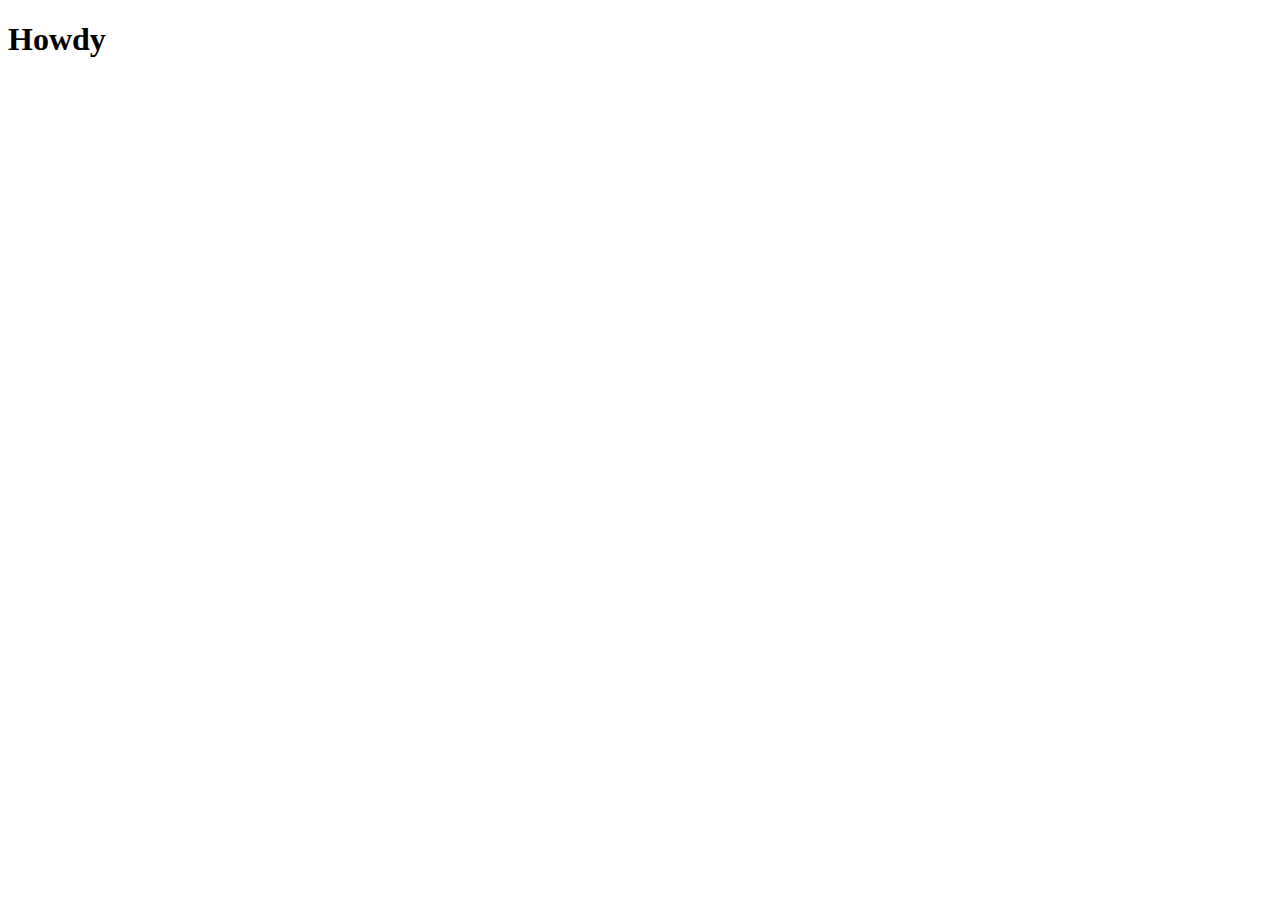
==== index.html @ 33b37893 "Add files via upload" ====
<!doctype html>
<html lang="nl">
	
<head>
	<meta charset="UTF-8">
	<meta name="author" content="jouw naam">
	<meta name="viewport" content="width=device-width, initial-scale=1">
	
	<title>Howdy</title>
	
	<link href="styles/style.css" rel="stylesheet">
</head>

<body>
	<h1>Howdy</h1>
	<script src="scripts/script.js"></script>
</body>
	
</html>
---- styles/style.css ----
/* CSS Document */
*, *::after, *::before {
  box-sizing:border-box;  
}
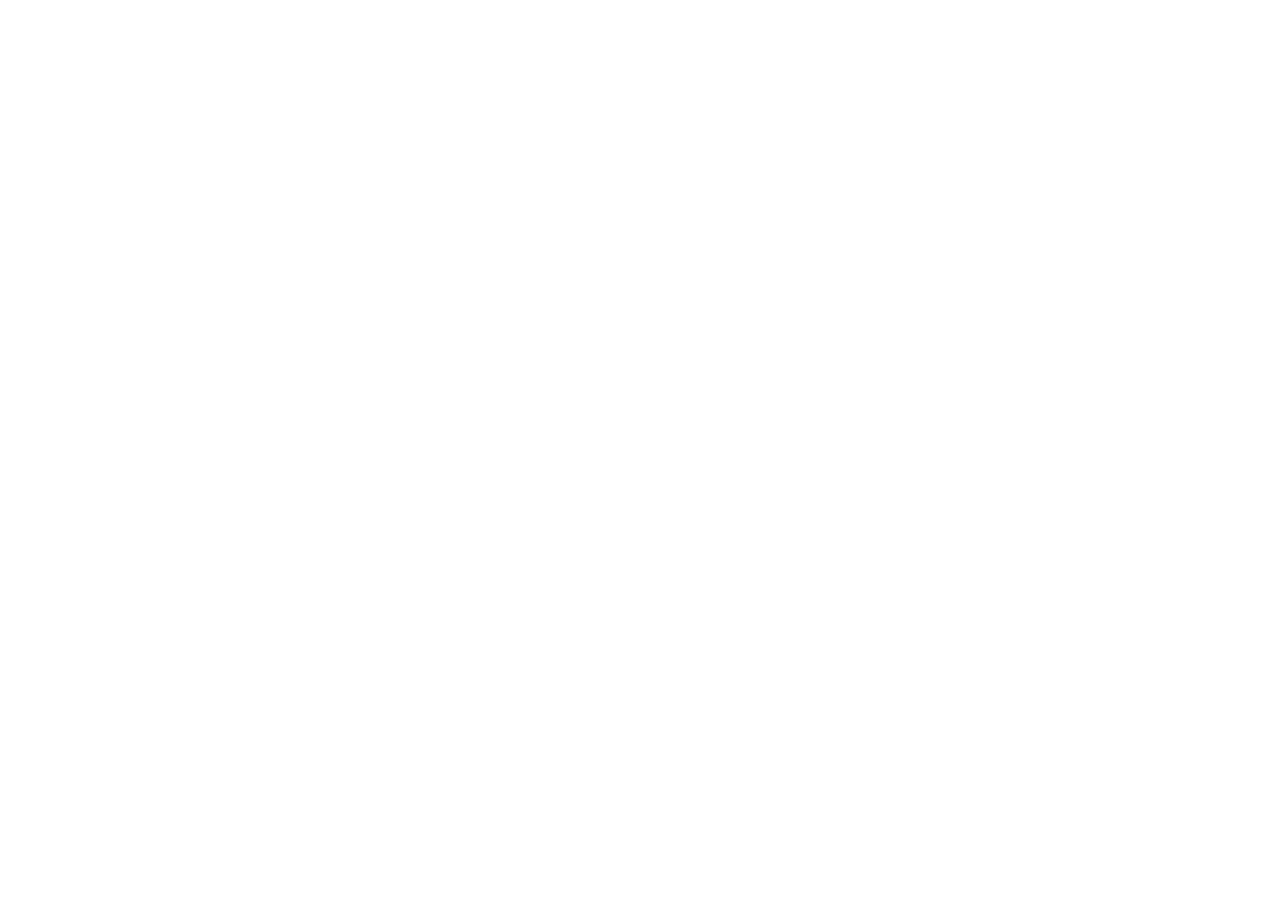
==== commit bbd2ac5f: "Add files via upload" ====
--- a/index.html
+++ b/index.html
@@ -9,11 +9,22 @@
 	<title>Howdy</title>
 	
 	<link href="styles/style.css" rel="stylesheet">
+	<script src="scripts/script.js"></script>
 </head>
 
 <body>
-	<h1>Howdy</h1>
-	<script src="scripts/script.js"></script>
+	<header>
+	    <img>
+	    <nav></nav>
+	</header>
+	
+	<main>
+	    
+	</main>
+	
+	<footer>
+	    
+	</footer>
 </body>
 	
 </html>
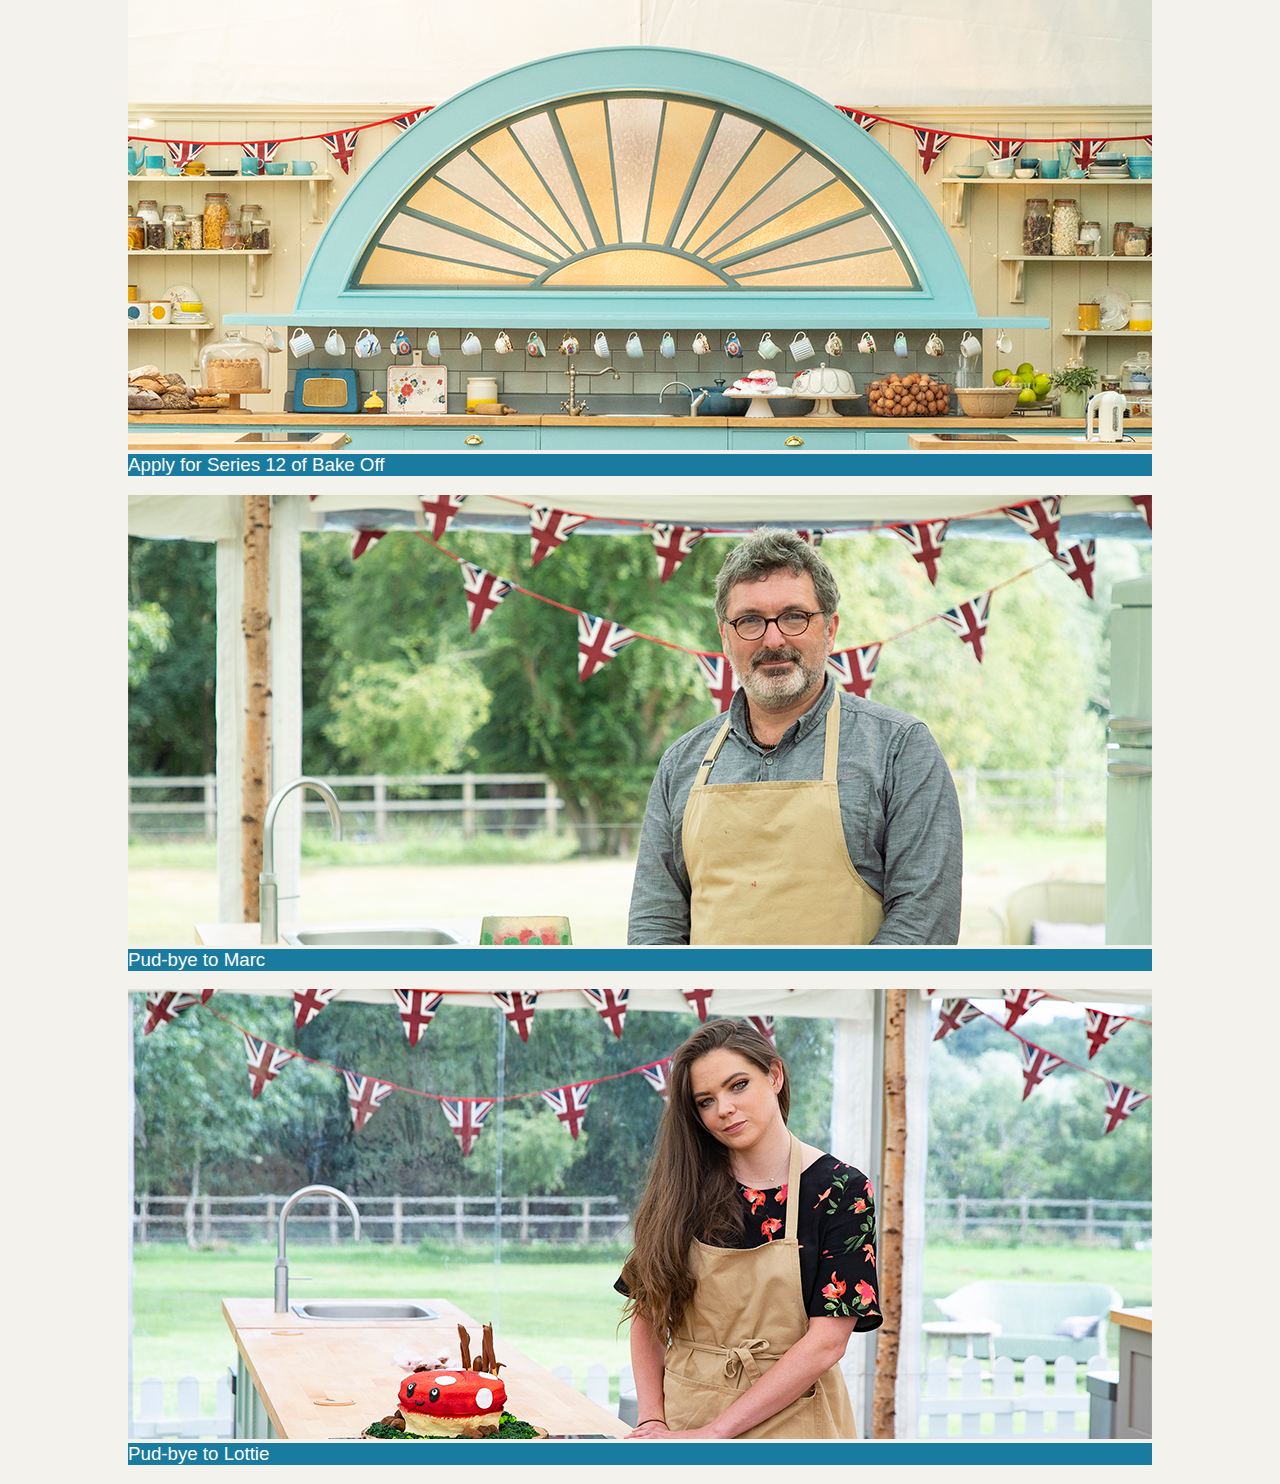
==== commit 0e1c814d: "Add files via upload" ====
--- a/index.html
+++ b/index.html
@@ -14,12 +14,29 @@
 
 <body>
 	<header>
-	    <img>
-	    <nav></nav>
 	</header>
 	
 	<main>
+	    <section id="homepage-featured">
+	        <article>
+	            <img src="images/GBBO/homepage-feautured-1.png">
+	            <h3>Apply for Series 12 of Bake Off</h3>
+	        </article>
+	        
+	        <article>
+	            <img src="images/GBBO/pud-bye-to-marc.jpg">
+	            <h3>Pud-bye to Marc</h3>
+	        </article>
+	        
+	        <article>
+	            <img src="images/GBBO/pud-bye-to-lottie.jpg">
+	            <h3>Pud-bye to Lottie</h3>
+	        </article>
+	    </section>
 	    
+	    <section id="feautured-recipes">
+	        
+	    </section>
 	</main>
 	
 	<footer>
--- a/styles/style.css
+++ b/styles/style.css
@@ -3,3 +3,27 @@
   box-sizing:border-box;  
 }
 
+body {
+    display: block;
+    margin:0 auto;
+    max-width: 64em;
+    background-color: #f4f2ec;
+}
+
+article {
+    
+}
+
+article img {
+    max-width: 100vw;
+    margin-bottom: 0;
+}
+
+article h3 {
+    display: block;
+    margin-top: 0;
+    font-family: Futura PT W01 Medium,sans-serif;
+    font-weight: 400;
+    color: white;
+    background: #197b9f;
+}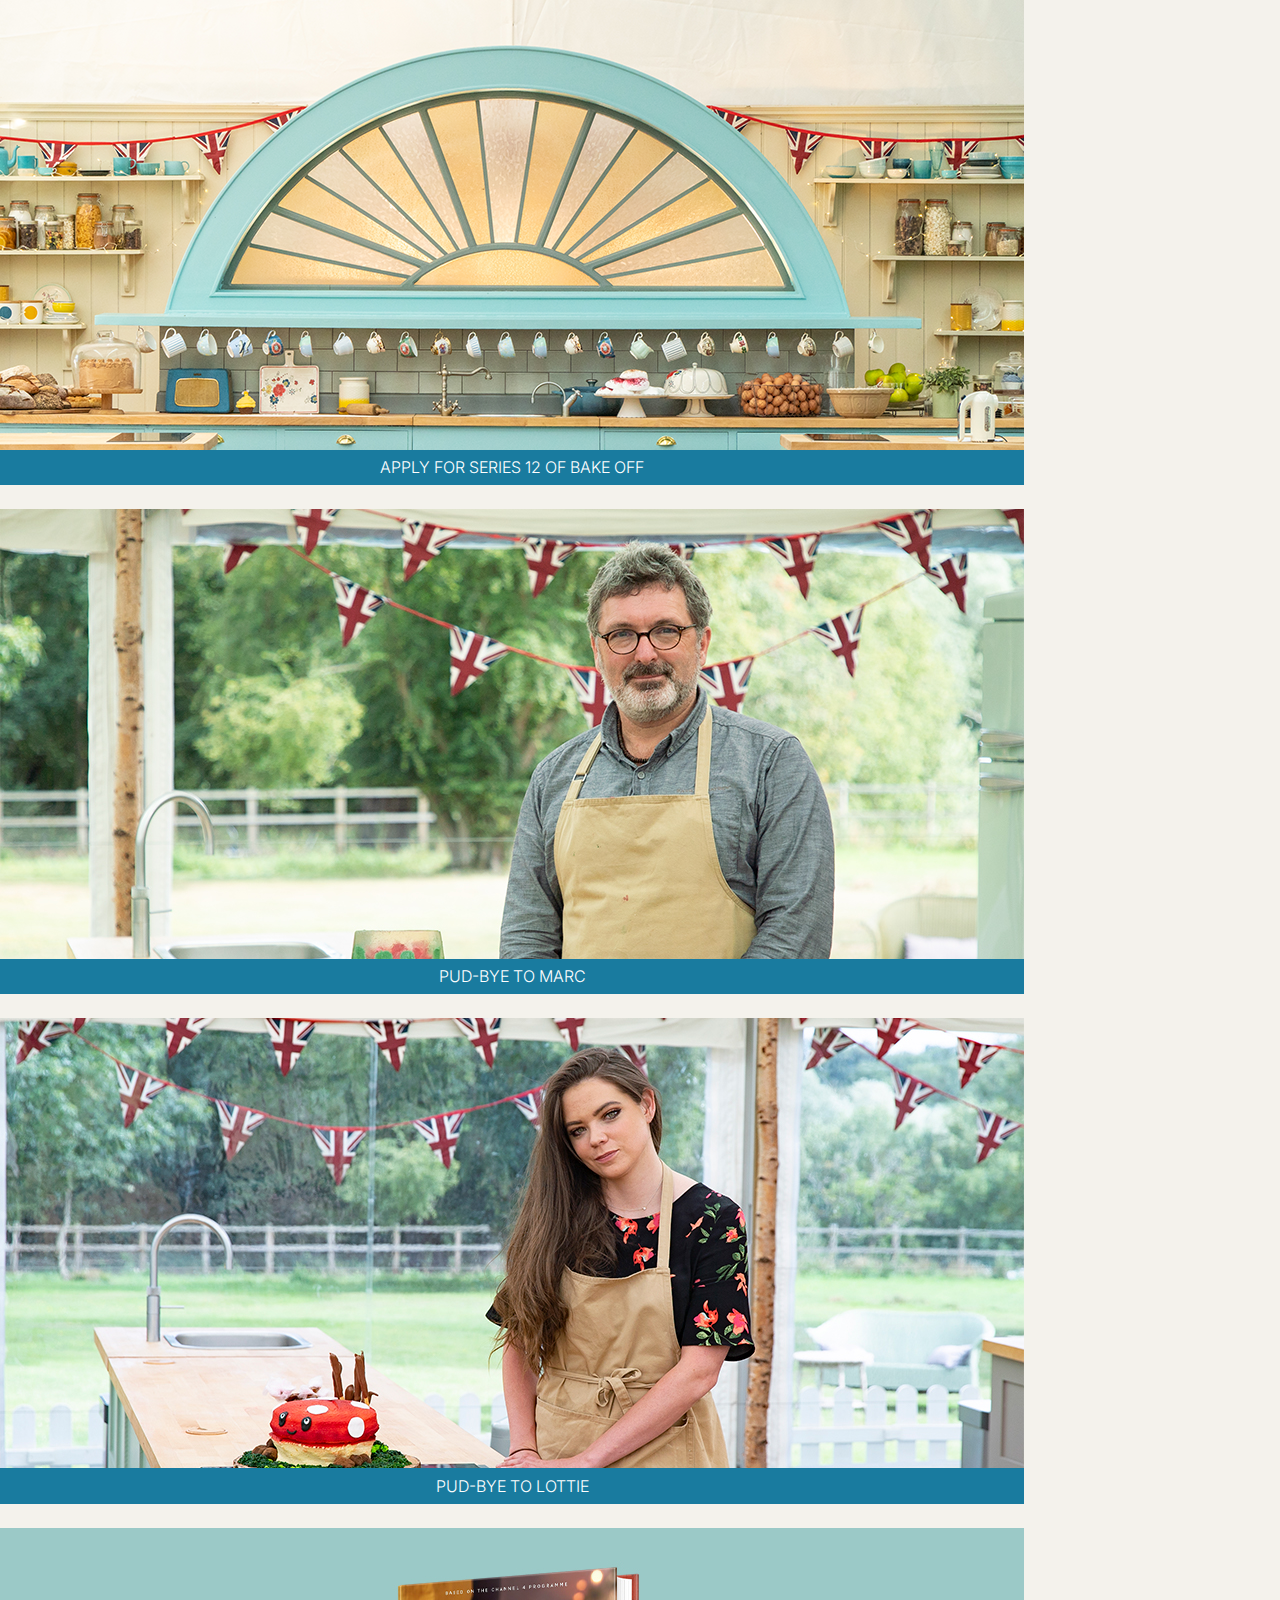
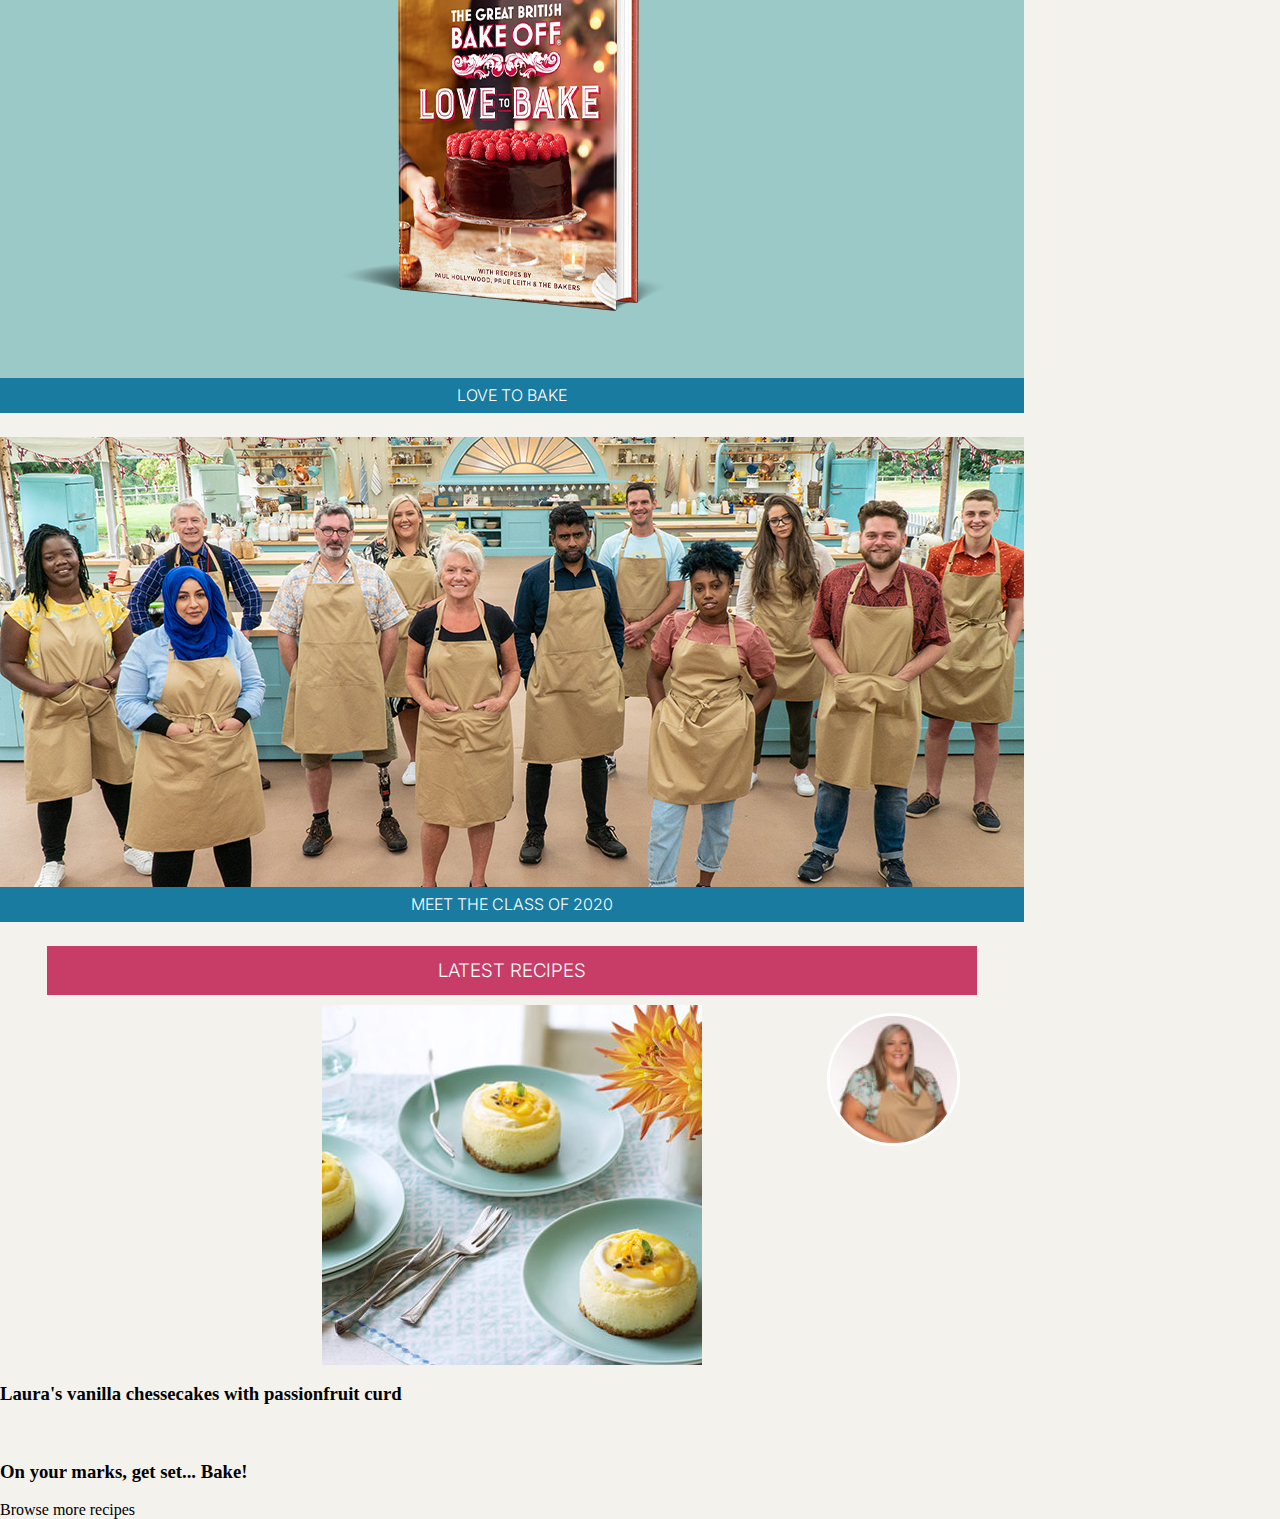
==== commit 519f59ea: "Add files via upload" ====
--- a/index.html
+++ b/index.html
@@ -10,6 +10,12 @@
 	
 	<link href="styles/style.css" rel="stylesheet">
 	<script src="scripts/script.js"></script>
+	
+	<link rel="preconnect" href="https://fonts.gstatic.com">
+    <link href="https://fonts.googleapis.com/css2?family=Raleway:wght@100;200;300;400;500&display=swap" rel="stylesheet">
+
+    <link rel="preconnect" href="https://fonts.gstatic.com">
+    <link href="https://fonts.googleapis.com/css2?family=Inter:wght@100;200;300;400;500&display=swap" rel="stylesheet">
 </head>
 
 <body>
@@ -32,11 +38,36 @@
 	            <img src="images/GBBO/pud-bye-to-lottie.jpg">
 	            <h3>Pud-bye to Lottie</h3>
 	        </article>
+	        
+	        <article>
+	            <img src="images/GBBO/LovetoBake.jpg">
+	            <h3>Love to bake</h3>
+	        </article>
+	        <article>
+	            <img src="images/GBBO/Meet-the-class-of-2020.jpg">
+	            <h3>Meet the class of 2020</h3>
+	        </article>
 	    </section>
 	    
 	    <section id="feautured-recipes">
+	        <header>
+	        <h3>Latest recipes</h3>
+	        </header>
 	        
+	        <div class="recipes-styling">
+	            <img src="images/GBBO/Lauras-curds.jpg">
+	            <img src="images/GBBO/Laura-100x100.jpg">
+	            <h3>Laura's vanilla chessecakes with passionfruit curd</h3>
+	        </div>
+	        
+	        <article>
+                <img >
+	            <h3>On your marks, get set... Bake!</h3>
+	            <a>Browse more recipes</a>
+	        </article>
 	    </section>
+	    
+	    
 	</main>
 	
 	<footer>
--- a/styles/style.css
+++ b/styles/style.css
@@ -5,7 +5,7 @@
 
 body {
     display: block;
-    margin:0 auto;
+    margin: 0 0;
     max-width: 64em;
     background-color: #f4f2ec;
 }
@@ -19,11 +19,57 @@
     margin-bottom: 0;
 }
 
-article h3 {
+#homepage-featured article h3 {
     display: block;
-    margin-top: 0;
-    font-family: Futura PT W01 Medium,sans-serif;
-    font-weight: 400;
+    margin-top: -0.3em;
+    margin-bottom: 1.5em;
+    text-align: center;
+    padding: 0.5em;
+    font-size: 1em;
+    font-family: 'Inter', 'Raleway', sans-serif;
+    font-weight: 300;
+    text-transform: uppercase;
     color: white;
     background: #197b9f;
+}
+
+
+#feautured-recipes header h3{
+    display: block;
+    padding: 0.7em;
+    margin: 0.5em 2.5em;
+    text-align: center;
+    font-family: 'Inter', 'Raleway', sans-serif;
+    font-weight: 300;
+    text-transform: uppercase;
+    color: white;
+    background: #c73d67;
+    border: 0.7em solid #c73d67, 0.5em solid blue;
+}
+
+.recipes-styling {
+    position: relative;
+}
+
+.recipes-styling img:first-of-type {
+    position: relative;
+    display: block;
+    margin: auto;
+    
+}
+
+.recipes-styling img:last-of-type {
+  
+  position: absolute;
+  top: 0.5em;
+  right: 4em;
+  border: 0.2em solid white;
+  border-radius: 50%;
+  width: 13%;
+}
+
+#feautured-recipes article h3 {
+    display: block;
+    width: 100vw;
+    background-image
 }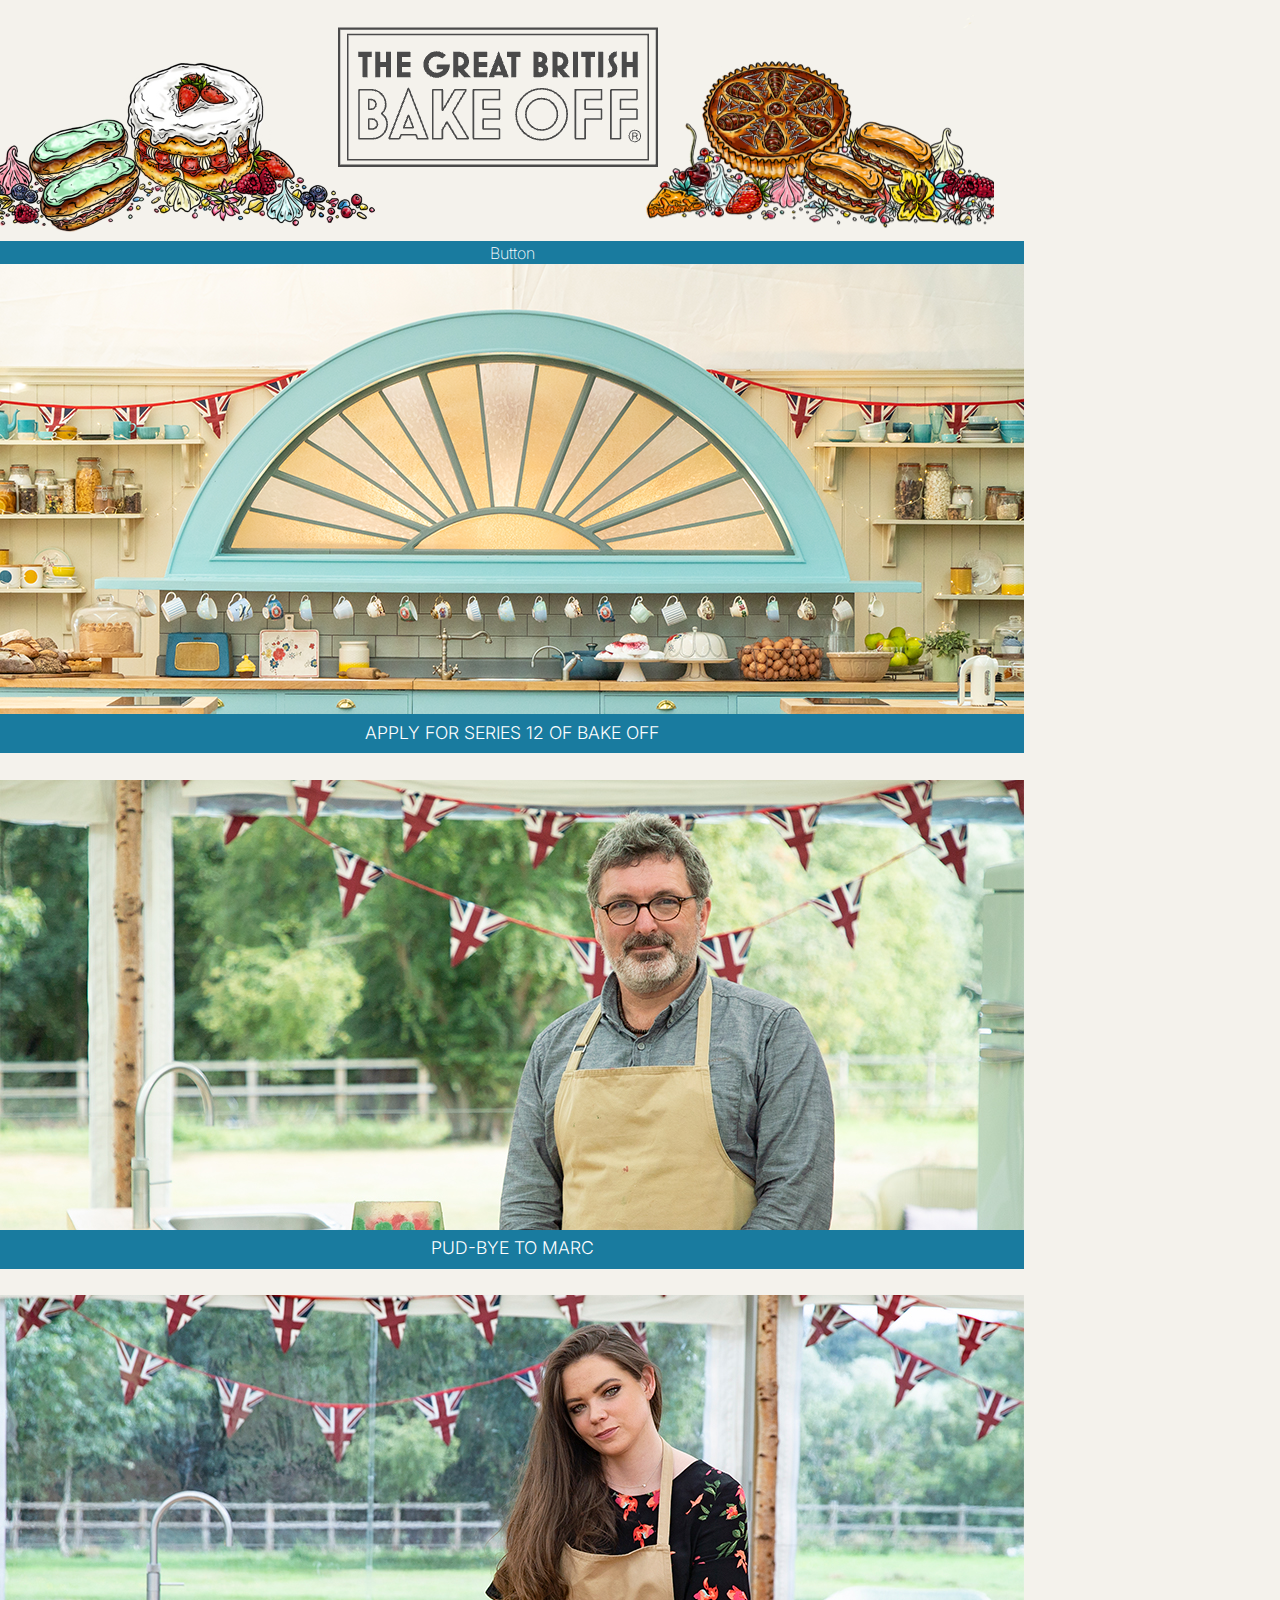
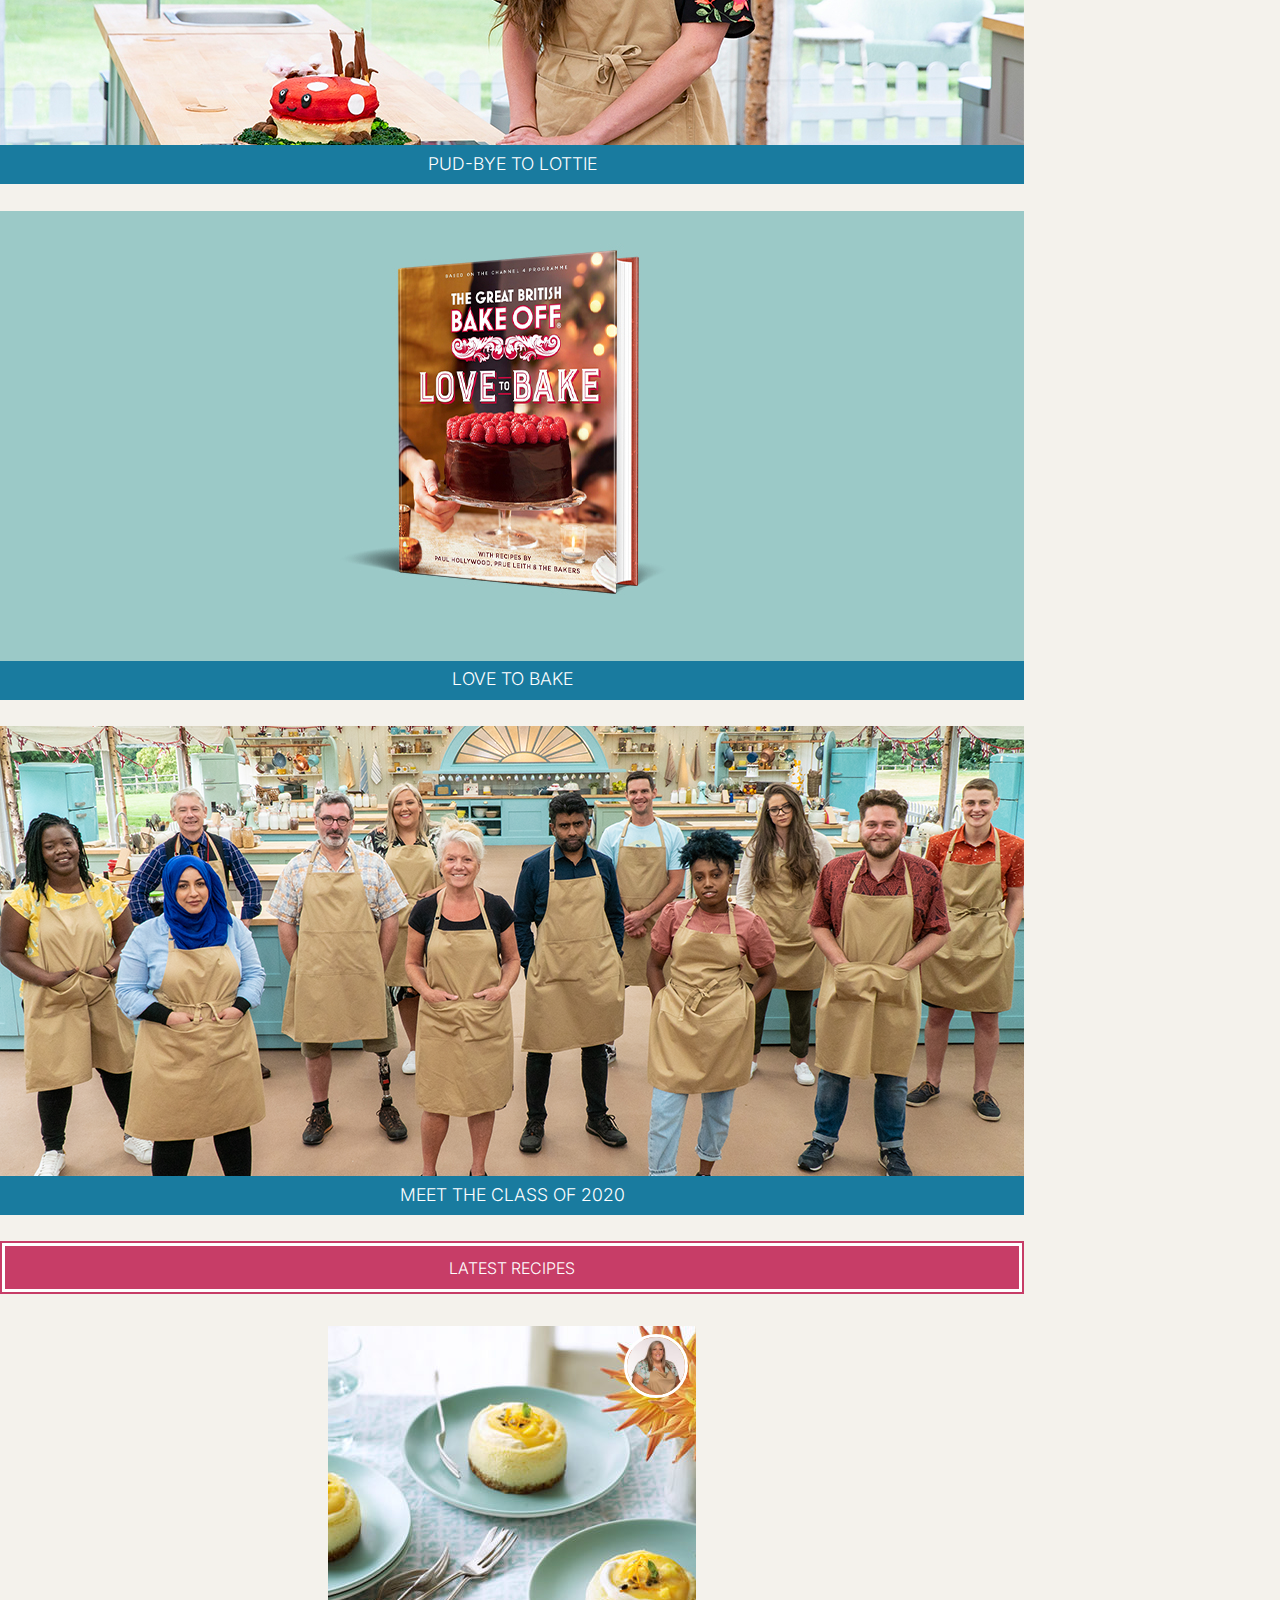
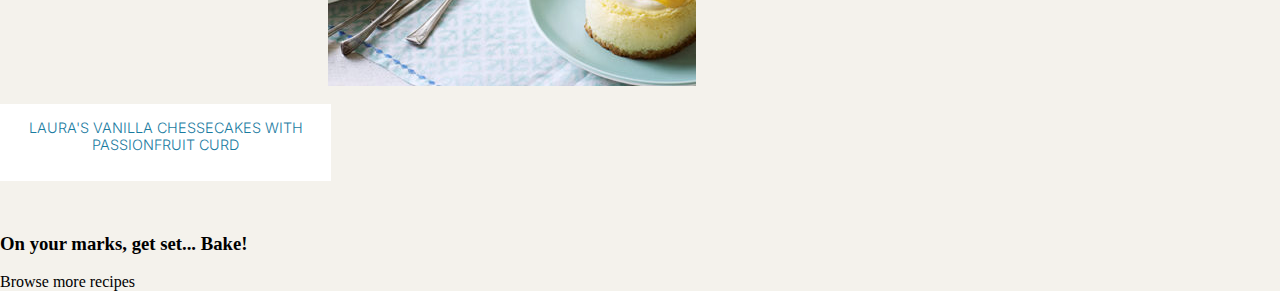
==== commit fb582cb4: "Add files via upload" ====
--- a/index.html
+++ b/index.html
@@ -6,10 +6,10 @@
 	<meta name="author" content="jouw naam">
 	<meta name="viewport" content="width=device-width, initial-scale=1">
 	
-	<title>Howdy</title>
+	<title>The Great British Bake Off</title>
 	
 	<link href="styles/style.css" rel="stylesheet">
-	<script src="scripts/script.js"></script>
+	
 	
 	<link rel="preconnect" href="https://fonts.gstatic.com">
     <link href="https://fonts.googleapis.com/css2?family=Raleway:wght@100;200;300;400;500&display=swap" rel="stylesheet">
@@ -20,45 +20,82 @@
 
 <body>
 	<header>
+	<img src="images/GBBO/Header_Image_GBBO.png">
+	<button id="nav-button"> Button </button>
+	<nav class="togglenav">
+	    <ul>
+	        <li><a href="#"><img src="images/Icons/Home-Icon.png" alt="Home"></a></li>
+	        <li><a href="#">News</a></li>
+	        <li><a href="#">Recipes</a></li>
+	        <li><a href="#">Your bakes</a></li>
+	        <li><a href="#">The bakers</a></li>
+	        <li><a href="#">Shop</a></li>
+	        <li><a href="#">An extra slice</a></li>
+	        <li><a href="#">About</a></li>
+	        <li><a href="#">Contact us</a></li>
+	        <li><a href="#">Catch up on all 4</a></li>
+	    </ul>
+	    
+	    <ul>
+	        <li><a href='#'><img src='images/Icons/Facebook-Icon.png' alt="Facebook"></a></li>
+	        <li><a href='#'><img src='images/Icons/Twitter-Icon.png' alt="Twitter"></a></li>
+	        <li><a href='#'><img src='images/Icons/Instagram-Icon.png' alt="Instagram"></a></li>
+	        <li><a href='#'><img src='images/Icons/YouTube-Icon.png' alt="YouTube"></a></li>
+	        <li><a href='#'><img src='images/Icons/BakeOffBox-Icon.png' alt="Bake Off Box"></a></li>
+	    </ul>
+	</nav>
+	<script src="scripts/script.js"></script>
 	</header>
 	
 	<main>
-	    <section id="homepage-featured">
+	    <section class="homepage-featured">
 	        <article>
+            <a href="">
 	            <img src="images/GBBO/homepage-feautured-1.png">
-	            <h3>Apply for Series 12 of Bake Off</h3>
+                <h3>Apply for Series 12 of Bake Off</h3>
+	       </a>
 	        </article>
 	        
 	        <article>
+            <a href="">
 	            <img src="images/GBBO/pud-bye-to-marc.jpg">
 	            <h3>Pud-bye to Marc</h3>
+	       </a>
 	        </article>
 	        
 	        <article>
+            <a href="">
 	            <img src="images/GBBO/pud-bye-to-lottie.jpg">
 	            <h3>Pud-bye to Lottie</h3>
+            </a>
 	        </article>
 	        
 	        <article>
+            <a href="">
 	            <img src="images/GBBO/LovetoBake.jpg">
 	            <h3>Love to bake</h3>
+            </a>
 	        </article>
 	        <article>
+            <a href="">
 	            <img src="images/GBBO/Meet-the-class-of-2020.jpg">
 	            <h3>Meet the class of 2020</h3>
+            </a>
 	        </article>
 	    </section>
 	    
-	    <section id="feautured-recipes">
+	    <section class="feautured-recipes">
 	        <header>
 	        <h3>Latest recipes</h3>
 	        </header>
 	        
-	        <div class="recipes-styling">
+	        <article class="recipes-styling">
+                <div class="article-container">
 	            <img src="images/GBBO/Lauras-curds.jpg">
 	            <img src="images/GBBO/Laura-100x100.jpg">
+	            </div>
 	            <h3>Laura's vanilla chessecakes with passionfruit curd</h3>
-	        </div>
+	        </article>
 	        
 	        <article>
                 <img >
--- a/styles/style.css
+++ b/styles/style.css
@@ -10,8 +10,79 @@
     background-color: #f4f2ec;
 }
 
-article {
-    
+/*------- Header en Nav ------*/
+
+header img {
+    max-width: 100vw;
+    margin: 0;
+}
+
+button {
+    background-color: #197b9f;
+    border: none;
+    color: white;
+    text-align: center;
+    text-decoration: none;
+    display: inline-block;
+    font-family: 'Inter', 'Raleway', sans-serif;
+    font-weight: 200;
+    font-size: 1em;
+    min-width: 100%;
+    padding: 0.1em;
+}
+
+/*---- voor animatie nav ----*/
+
+header nav {
+    background: #166988;
+}
+
+nav.togglenav {
+    display: none;
+}
+
+/*------ Nav styling ----*/
+
+header nav ul {
+    text-align: center;
+    list-style: none;
+}
+
+header nav a{
+    box-sizing: border-box;
+    align-content: center;
+    
+    font-family: 'Inter', 'Raleway', sans-serif;
+    font-weight: 200;
+    line-height: 2.8em;
+    text-transform: uppercase;
+    color: white;
+    font-size: 0.9em;
+    text-decoration: none;
+}
+
+header nav a img {
+    max-width: 10%;
+    margin-top: 0.5em;
+    margin-bottom: -0.5em;
+}
+
+header nav li:last-of-type a{
+    line-height: 6em;
+}
+
+header nav ul:last-of-type {
+    margin-top: -0.5em;
+}
+
+header nav ul:last-of-type li{
+    display: inline;
+}
+
+/*------ Feautured Articles ------*/
+
+article a {
+    text-decoration: none;
 }
 
 article img {
@@ -19,13 +90,13 @@
     margin-bottom: 0;
 }
 
-#homepage-featured article h3 {
-    display: block;
-    margin-top: -0.3em;
+.homepage-featured article h3 {
+    display: block;
+    margin-top: -0.4em;
     margin-bottom: 1.5em;
     text-align: center;
-    padding: 0.5em;
-    font-size: 1em;
+    padding: 0.6em;
+    font-size: 1.1em;
     font-family: 'Inter', 'Raleway', sans-serif;
     font-weight: 300;
     text-transform: uppercase;
@@ -33,43 +104,141 @@
     background: #197b9f;
 }
 
-
-#feautured-recipes header h3{
+/*------ Feautured Recipes ------*/
+
+.feautured-recipes header {
+    margin: auto;
+    margin-bottom: 2em;
+    max-width: 80vw;
+    background-color: white;
+    border: #c73d67 2px solid;
+    padding: 3px;
+}
+
+.feautured-recipes header h3{
     display: block;
     padding: 0.7em;
-    margin: 0.5em 2.5em;
+    margin: 0;
     text-align: center;
     font-family: 'Inter', 'Raleway', sans-serif;
     font-weight: 300;
+    font-size: 1em;
     text-transform: uppercase;
     color: white;
     background: #c73d67;
-    border: 0.7em solid #c73d67, 0.5em solid blue;
-}
-
-.recipes-styling {
+}
+
+
+
+/*------ Articles slider ------*/
+
+.article-container {
+    display: block;
+    box-sizing: border-box;
+    align-content: center;
+    
+    margin: auto;
+    overflow: hidden;
+    max-width: 23em;
+    max-height: 23em;
+    
     position: relative;
 }
 
-.recipes-styling img:first-of-type {
-    position: relative;
-    display: block;
-    margin: auto;
-    
-}
+
+.recipes-styling img:first-of-type:hover {
+    transform: scale(1.10);
+    transition: 0.5s;
+}
+
 
 .recipes-styling img:last-of-type {
-  
   position: absolute;
   top: 0.5em;
-  right: 4em;
+  right: 0.5em;
   border: 0.2em solid white;
   border-radius: 50%;
-  width: 13%;
-}
-
-#feautured-recipes article h3 {
-    display: block;
+  width: 4em;
+}
+
+
+.recipes-styling h3 {
+    align-content: center;
+    
+    padding: 1em 0 2em 0;
+    max-width: 23em;
+    
+    background: white;
+    color: #197b9f;
+    text-align: center;
+    font-family: 'Inter', 'Raleway', sans-serif;
+    font-weight: 300;
+    font-size: 0.9em;
+    text-transform: uppercase;
+}
+
+
+
+/*-----------RECEPTEN PAGINA--------------*/
+
+/*-----------BANNER--------------*/
+
+.recepten-page img{
+    display:block;
     width: 100vw;
-    background-image
+    height: auto;
+}
+
+div.page-banner {
+    display: block;
+    background-color: #fff;
+    width: auto;
+    padding: 3px;
+    border: 2px solid #c73d67;
+}
+
+div.page-banner h1 {
+    display: block;
+    margin: auto;
+    padding: 10px;
+    width: 80vw;
+    background-color: #c73d67;
+    color: #fff;
+    text-align: center;
+    text-transform: uppercase;
+    font-family: 'Inter', 'Raleway', sans-serif;
+    font-weight: 300; 
+    font-size: 1em;
+}
+
+
+/*-----------INTRO--------------*/
+div.recipe-introduction {
+    position: relative;
+}
+
+div.recipe-introduction img {
+    position: absolute;
+    left: 30%;
+    max-width: 13%;
+    border-radius: 50%;
+    border: 2px solid #fff;
+}
+
+div.recipe-introduction h5 {
+    position: absolute;
+    left: 45%;
+    top: 0%;
+    font-family: 'Inter', 'Raleway', sans-serif;
+    font-weight: 300; 
+    font-size: 1em;
+}
+
+div.recipe-introduction p:first-of-type {
+    position: absolute;
+    left: 45%;
+    top: 20%;
+    font-family: 'Inter', 'Raleway', sans-serif;
+    font-weight: 300; 
+    font-size: 1em;
 }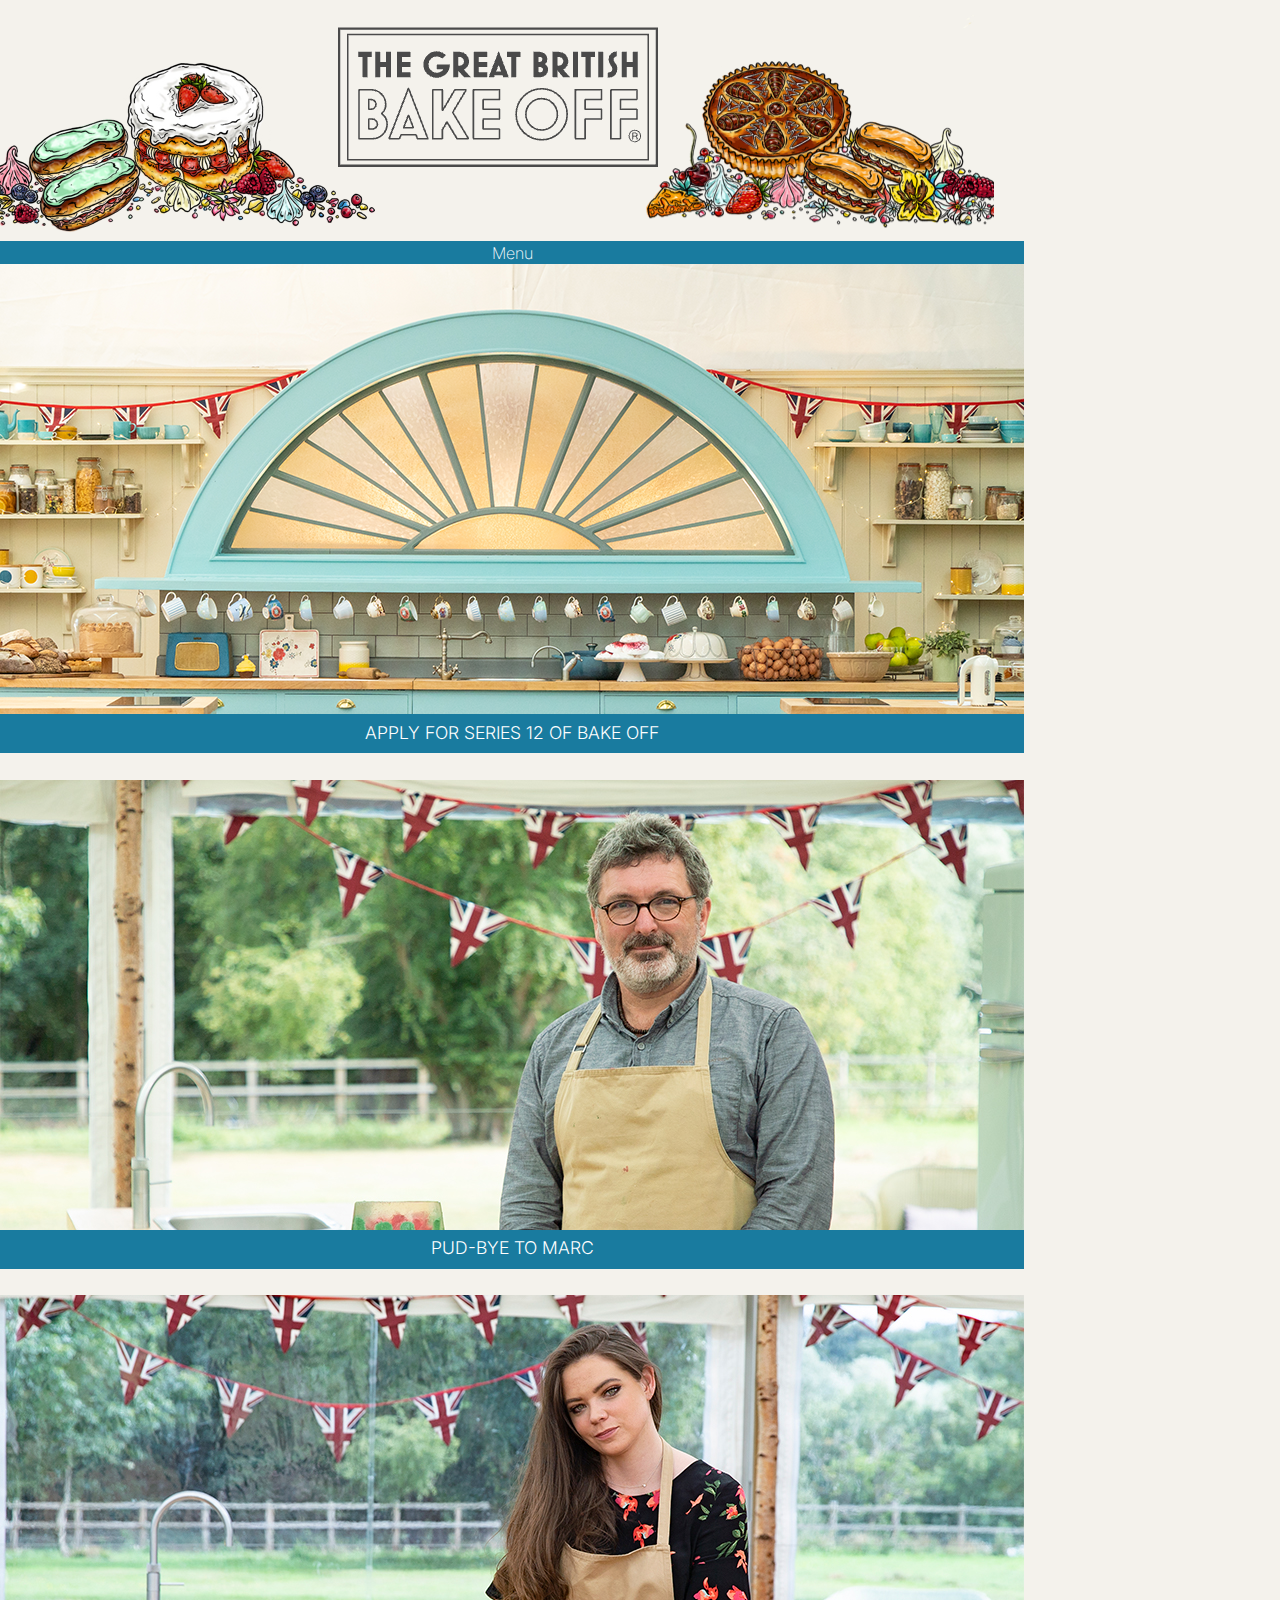
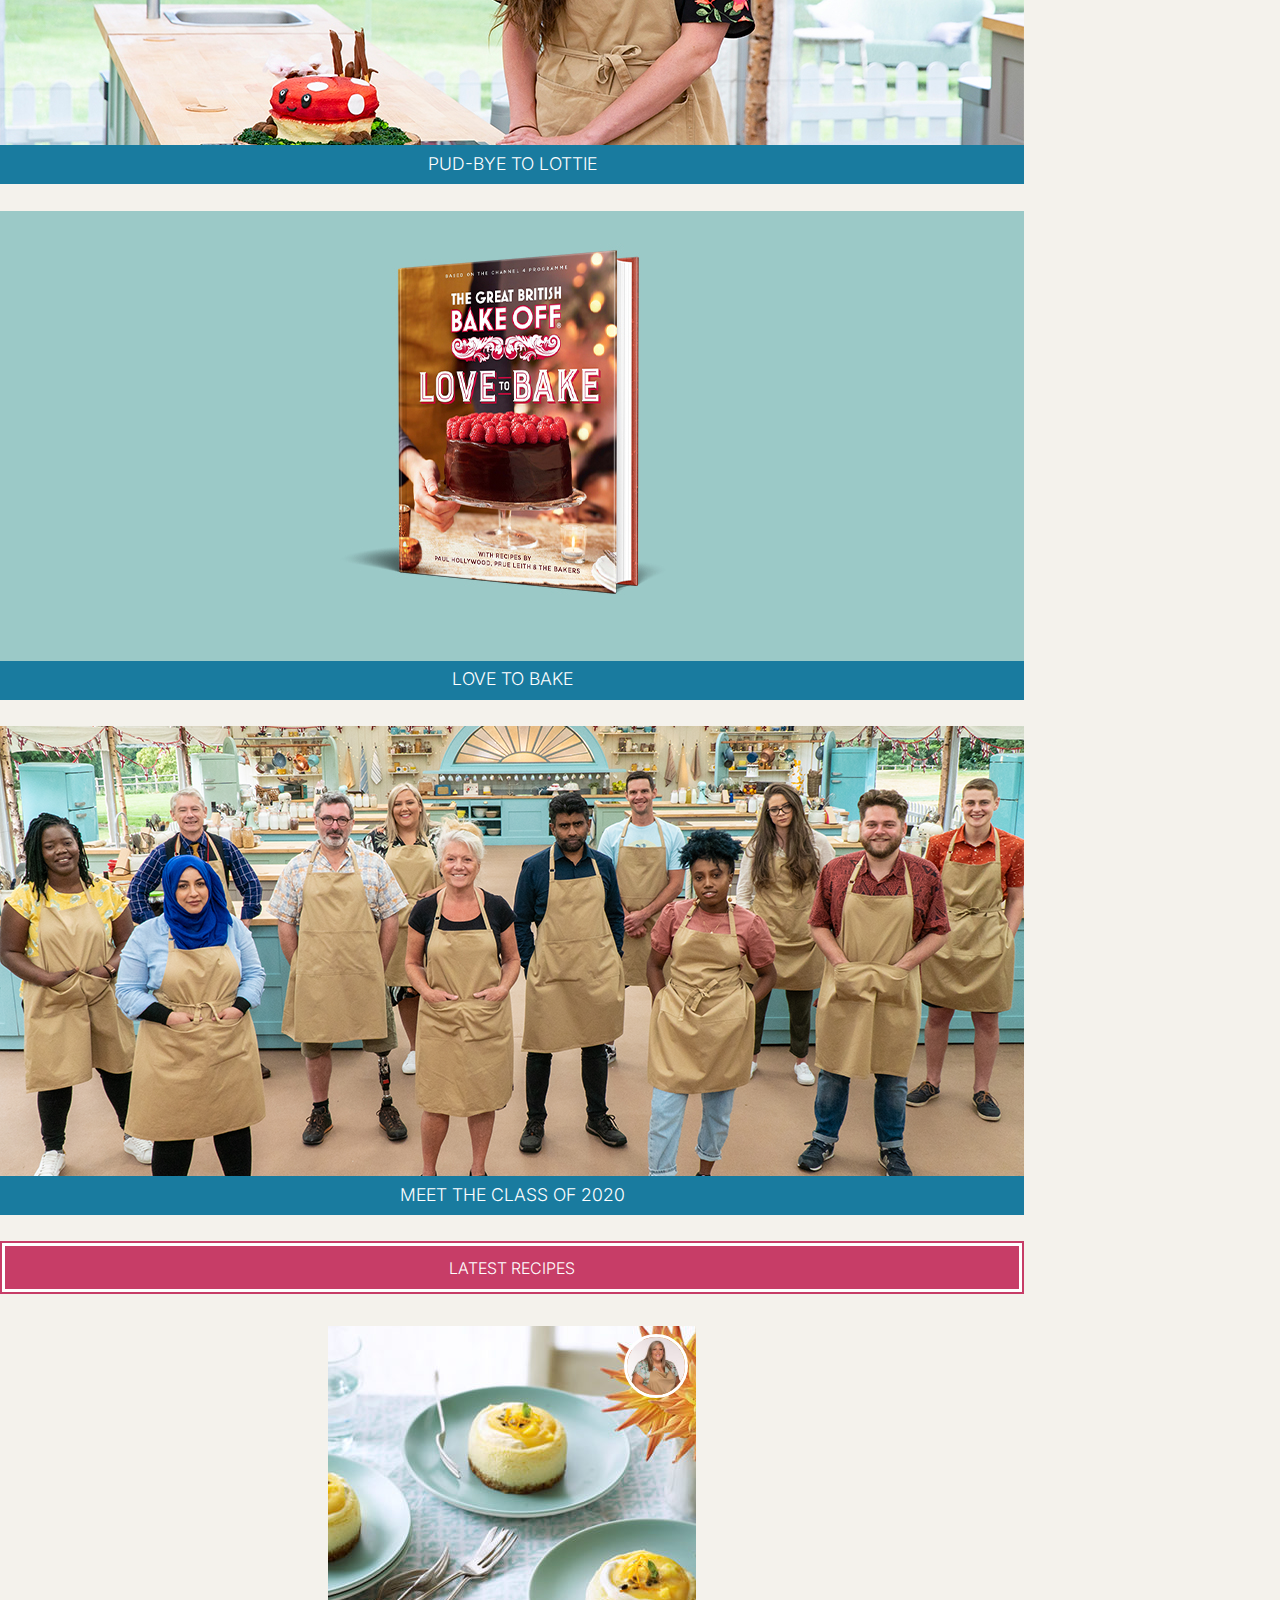
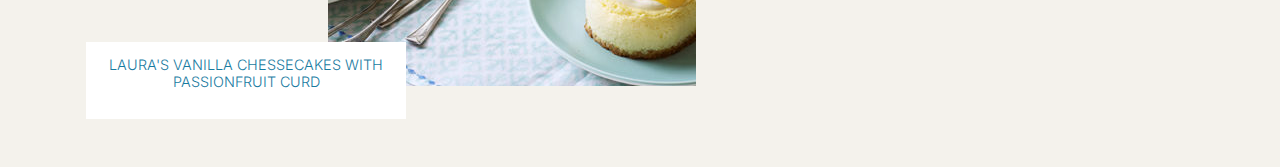
==== commit f581bde0: "Add files via upload" ====
--- a/index.html
+++ b/index.html
@@ -14,15 +14,14 @@
 	<link rel="preconnect" href="https://fonts.gstatic.com">
     <link href="https://fonts.googleapis.com/css2?family=Raleway:wght@100;200;300;400;500&display=swap" rel="stylesheet">
 
-    <link rel="preconnect" href="https://fonts.gstatic.com">
     <link href="https://fonts.googleapis.com/css2?family=Inter:wght@100;200;300;400;500&display=swap" rel="stylesheet">
 </head>
 
 <body>
 	<header>
 	<img src="images/GBBO/Header_Image_GBBO.png">
-	<button id="nav-button"> Button </button>
-	<nav class="togglenav">
+	<button id="nav-button"> Menu </button>
+	<nav id="nav-bar" class="togglenav">
 	    <ul>
 	        <li><a href="#"><img src="images/Icons/Home-Icon.png" alt="Home"></a></li>
 	        <li><a href="#">News</a></li>
@@ -90,18 +89,17 @@
 	        </header>
 	        
 	        <article class="recipes-styling">
+               <a href="recept.html">
                 <div class="article-container">
 	            <img src="images/GBBO/Lauras-curds.jpg">
 	            <img src="images/GBBO/Laura-100x100.jpg">
 	            </div>
+	            <div>
 	            <h3>Laura's vanilla chessecakes with passionfruit curd</h3>
+	            </div>
+	           </a> 
 	        </article>
 	        
-	        <article>
-                <img >
-	            <h3>On your marks, get set... Bake!</h3>
-	            <a>Browse more recipes</a>
-	        </article>
 	    </section>
 	    
 	    
--- a/styles/style.css
+++ b/styles/style.css
@@ -46,6 +46,7 @@
 header nav ul {
     text-align: center;
     list-style: none;
+    margin-top: 0;
 }
 
 header nav a{
@@ -61,6 +62,18 @@
     text-decoration: none;
 }
 
+header nav a:focus {
+    color: white;
+    text-decoration: underline;
+    background-color: #197b9f;
+}
+
+header nav a:hover {
+    color: white;
+    text-decoration: underline;
+    background-color: #197b9f;
+}
+
 header nav a img {
     max-width: 10%;
     margin-top: 0.5em;
@@ -83,6 +96,11 @@
 
 article a {
     text-decoration: none;
+}
+
+article a:hover {
+    text-decoration: underline;
+    color: white;
 }
 
 article img {
@@ -161,10 +179,16 @@
   width: 4em;
 }
 
+.recipes-styling div:nth-of-type(2) {
+    position: relative;
+    left: 5.4em;
+    bottom: 3em;
+    max-width: 20em;
+}
 
 .recipes-styling h3 {
     align-content: center;
-    
+    margin: 0;
     padding: 1em 0 2em 0;
     max-width: 23em;
     
@@ -182,19 +206,24 @@
 /*-----------RECEPTEN PAGINA--------------*/
 
 /*-----------BANNER--------------*/
-
-.recepten-page img{
+#recepten-page article {
+    position: relative;
+}
+
+#recepten-page img{
     display:block;
     width: 100vw;
     height: auto;
 }
 
 div.page-banner {
-    display: block;
+    position: absolute;
+    left: 9vw;
+    bottom: -2em;
     background-color: #fff;
-    width: auto;
     padding: 3px;
     border: 2px solid #c73d67;
+    width: 83vw;
 }
 
 div.page-banner h1 {
@@ -213,32 +242,91 @@
 
 
 /*-----------INTRO--------------*/
+
 div.recipe-introduction {
-    position: relative;
+    margin-top: 4em;
+    position: relative;
+    padding-bottom: 5em;
+    border-bottom: 1px solid #d3d2cb;
 }
 
 div.recipe-introduction img {
     position: absolute;
     left: 30%;
-    max-width: 13%;
+    max-width: 15%;
     border-radius: 50%;
     border: 2px solid #fff;
 }
 
 div.recipe-introduction h5 {
     position: absolute;
-    left: 45%;
-    top: 0%;
-    font-family: 'Inter', 'Raleway', sans-serif;
-    font-weight: 300; 
-    font-size: 1em;
-}
-
-div.recipe-introduction p:first-of-type {
-    position: absolute;
-    left: 45%;
-    top: 20%;
-    font-family: 'Inter', 'Raleway', sans-serif;
-    font-weight: 300; 
-    font-size: 1em;
+    left: 50%;
+    top: 0.5em;
+    margin: 0;
+    font-family: 'Inter', 'Raleway', sans-serif;
+    font-weight: 300; 
+    font-size: 0.9em;
+    color: #197b9f;
+}
+
+div.recipe-introduction p {
+    position: absolute;
+    left: 50%;
+    top: 2em;
+    margin: 0;
+    font-family: 'Inter', 'Raleway', sans-serif;
+    font-weight: 300; 
+    font-size: 0.9em;
+    color: #4a4a4a;
+}
+
+#recepten-page article {
+    position: relative;
+}
+
+#recepten-page article p:first-of-type {
+    font-family: 'Inter', 'Raleway', sans-serif;
+    font-weight: 300; 
+    font-size: 0.9em;
+    color: #4a4a4a;
+    margin: 2em 1em 3em 1em;
+}
+
+#recepten-page article span p:first-of-type{
+    margin: 0;
+    font-family: 'Inter', 'Raleway', sans-serif;
+    font-weight: 500; 
+    font-size: 0.9em;
+    color: #4a4a4a;
+}
+
+#recepten-page article span p:nth-of-type(2){
+    margin: 0;
+    font-family: 'Inter', 'Raleway', sans-serif;
+    font-weight: 300; 
+    font-size: 0.9em;
+    color: #c73d67;
+}
+
+#recepten-page article span:first-of-type {
+    position: absolute;
+    left: 3em;
+}
+
+#recepten-page article span:nth-of-type(2) {
+    position: absolute;
+    left: 15em;
+}
+
+#recepten-page article span:nth-of-type(3) {
+    position: absolute;
+    left: 3em;
+    top: 10em;
+    max-width: 10em;
+}
+
+#recepten-page article span:nth-of-type(4) {
+    position: absolute;
+    left: 15em;
+    top: 10em;
 }